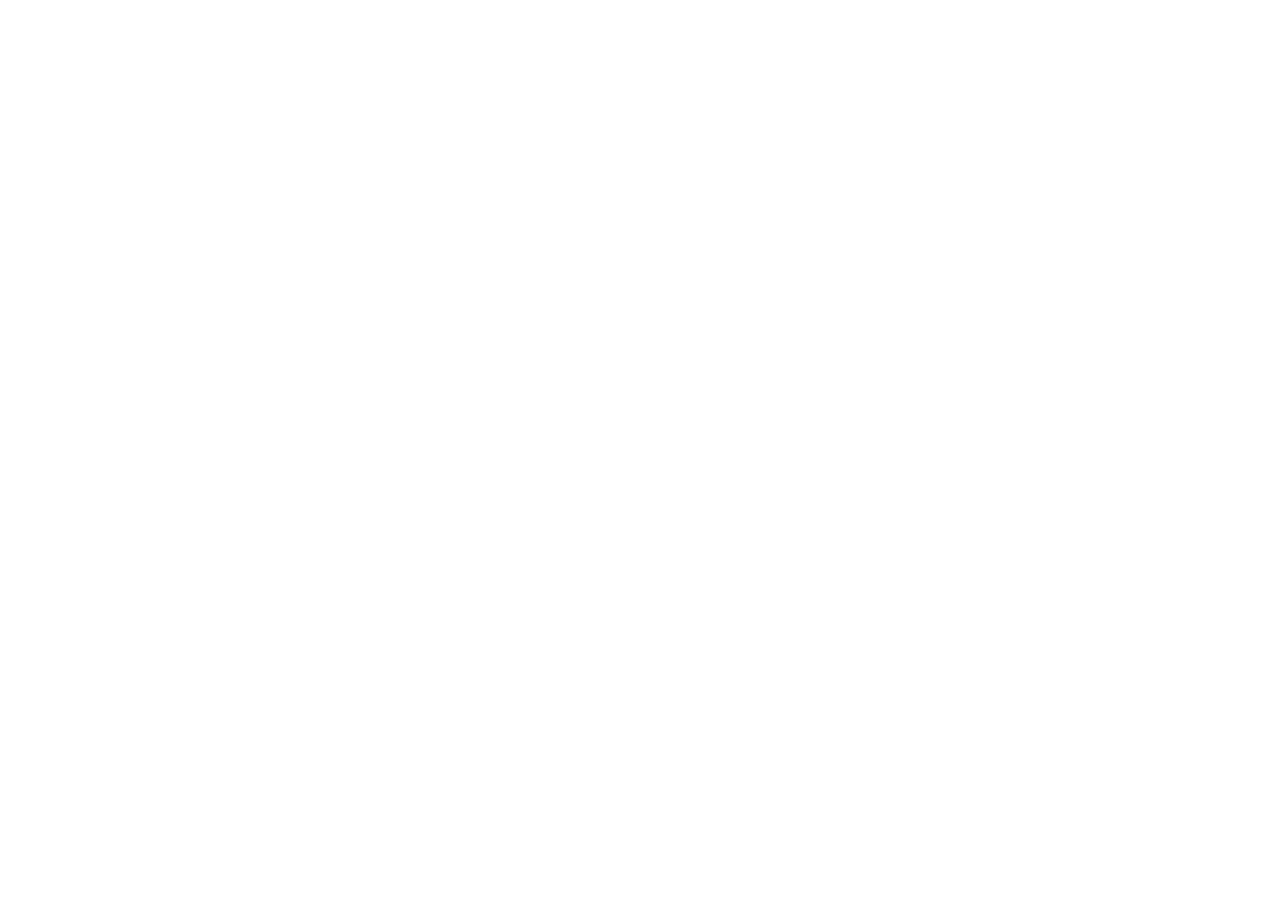
==== banco de alimentos/pages/contato.html @ 3d742b17 "Atualização: Pagina de projetos feita parte do HTML, em breve css." ====
<!DOCTYPE html>
<html lang="pt-br">
<head>
    <meta charset="UTF-8">
    <meta name="viewport" content="width=device-width, initial-scale=1.0">
    <link rel="stylesheet" href="../css/contato.css">
    <title>Contato - Banco de Alimentos</title>

    <!-- Fontes e Estilos-->
    <link rel="preconnect" href="https://fonts.googleapis.com">
    <link rel="preconnect" href="https://fonts.gstatic.com" crossorigin>
    <link href="https://fonts.googleapis.com/css2?family=DM+Sans:wght@400;500;600;700&family=Manrope:wght@600;700;800&display=swap" rel="stylesheet">

</head>
<body>
    
</body>
</html>
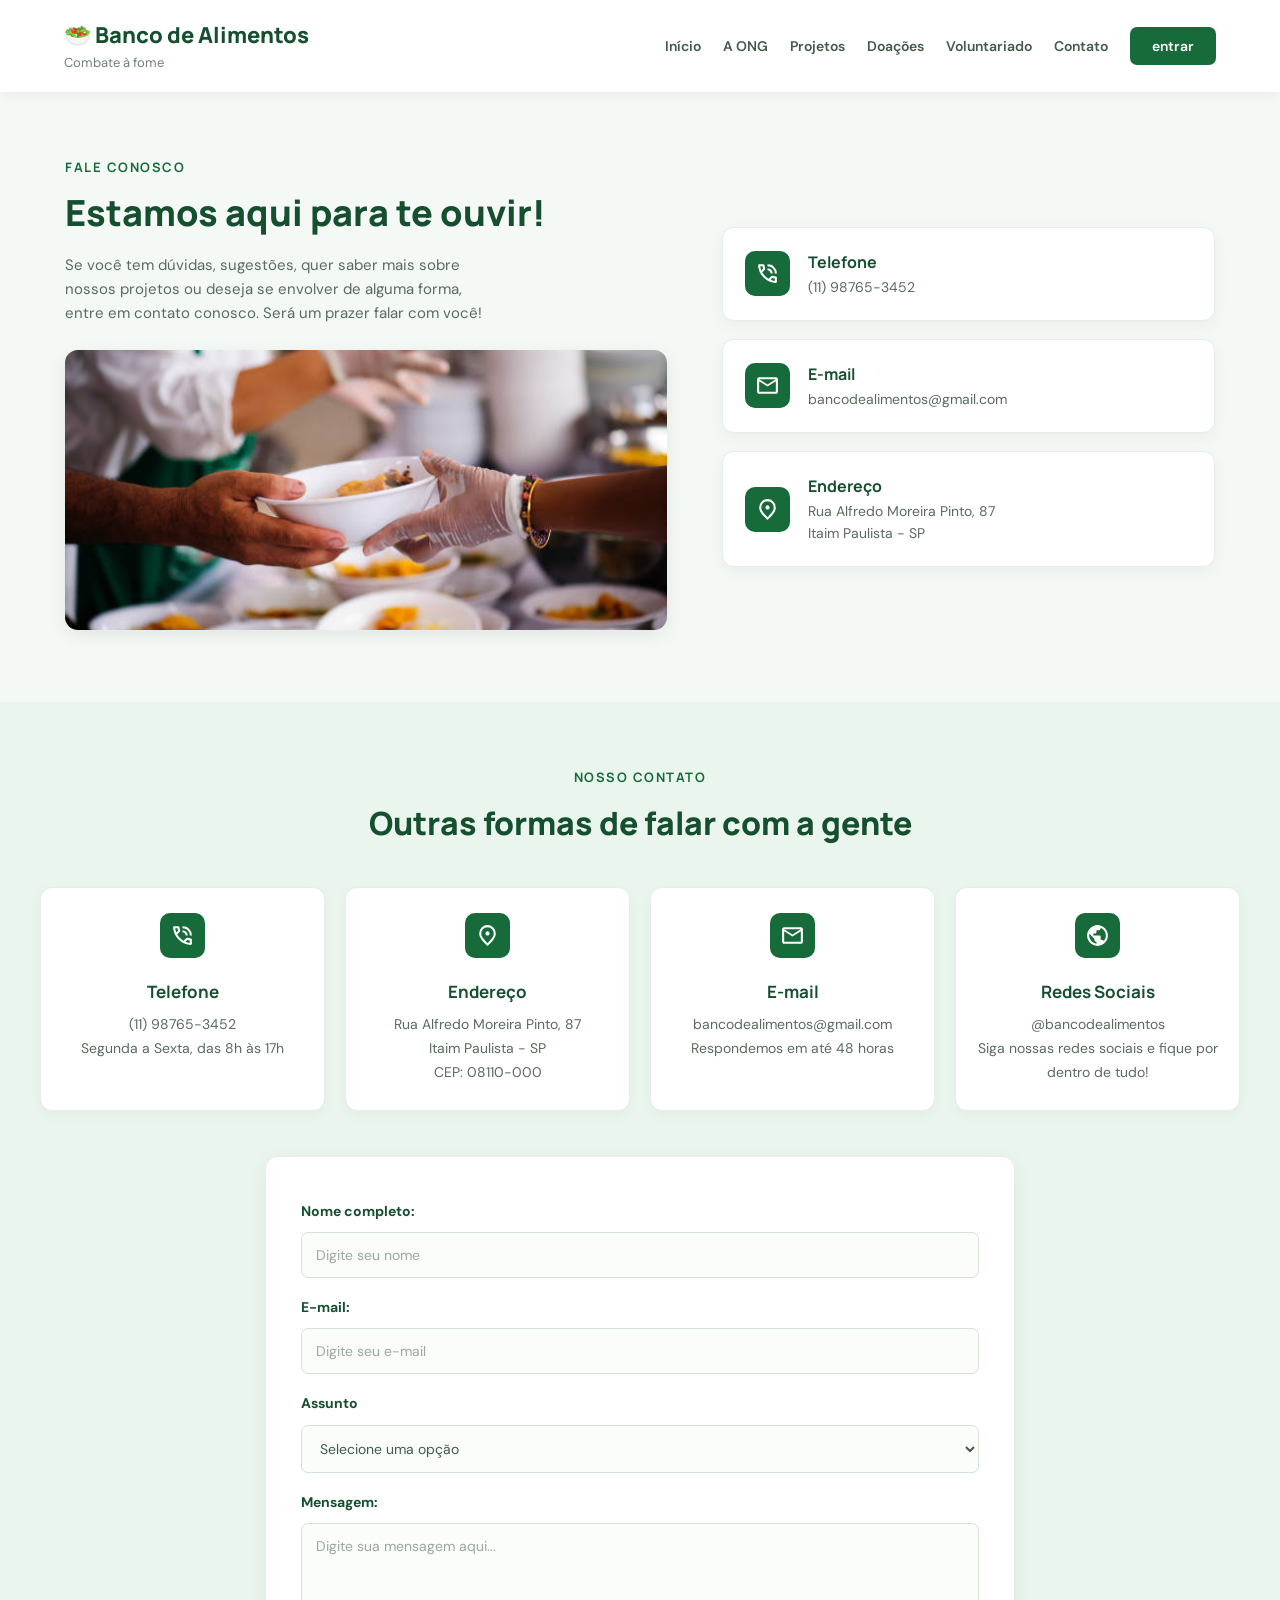
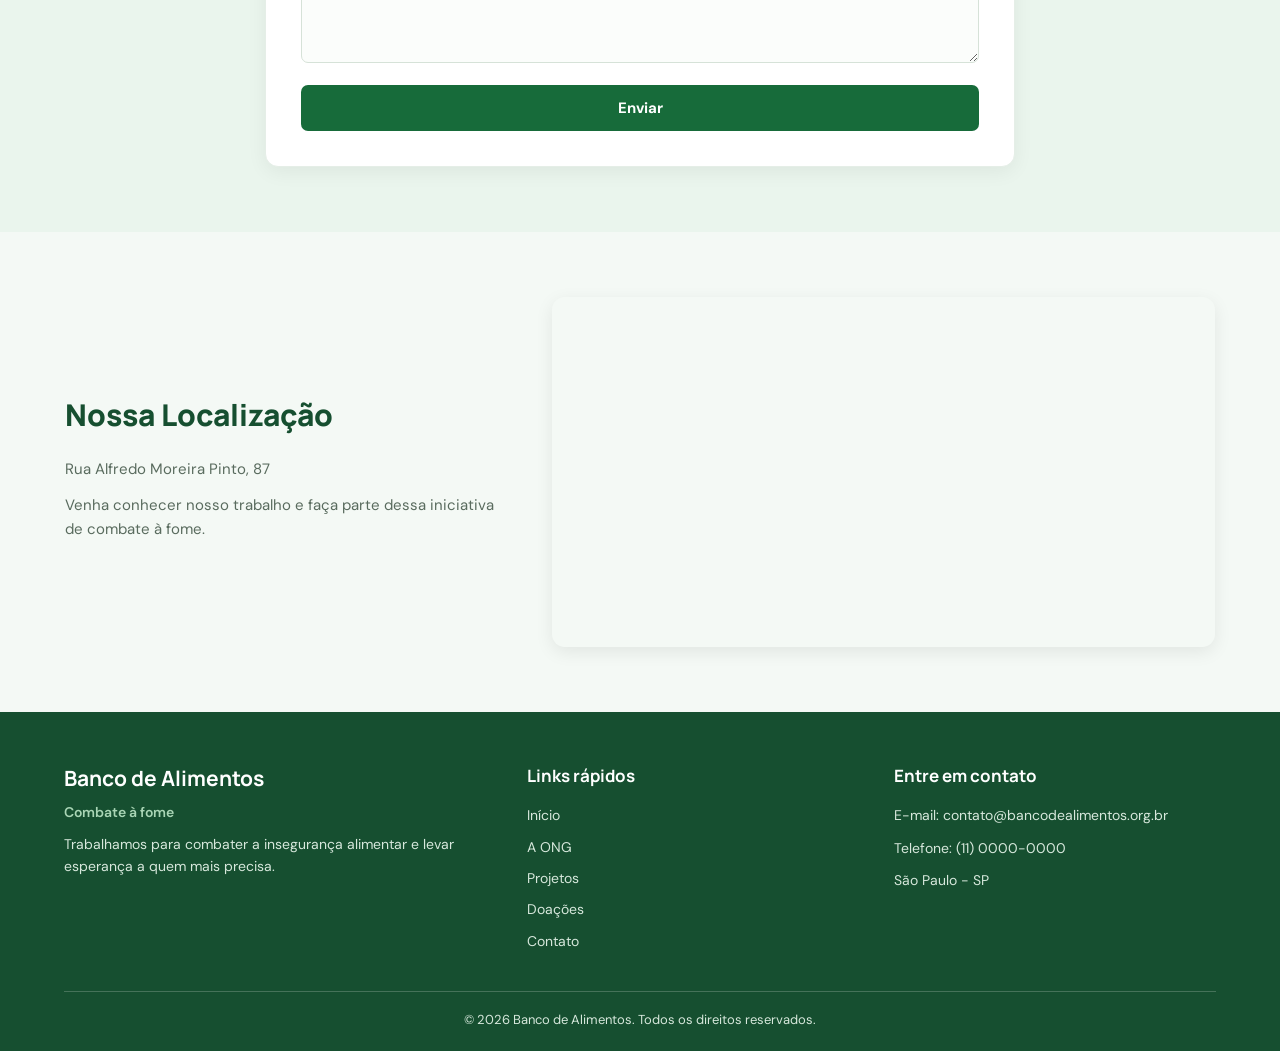
==== commit 3ca2345f: "Atualização - Paginas html e css concluidas, agora finalizar com interessões em Js." ====
--- a/banco de alimentos/pages/contato.html
+++ b/banco de alimentos/pages/contato.html
@@ -13,6 +13,261 @@
 
 </head>
 <body>
-    
+
+    <!-- Cabeçalho Principal-->
+    <header class="site-header">
+
+        <div class="container">
+
+            <div class="logo">
+                <h1 class="titulo">🥗 Banco de Alimentos</h1>
+                <p class="p">Combate à fome</p>
+            </div>
+            
+
+            <nav class="main-nav"> 
+
+                <a href="../../index.html">Início</a>
+                <a href="./banco%20de%20alimentos/pages/ong.html">A ONG</a>
+                <a href="projetos.html">Projetos</a>
+                <a href="./doacoes.html">Doações</a>
+                <a href="./voluntario.html">Voluntariado</a>
+                <a href="./contato.html">Contato</a>
+
+                <button>entrar</button>
+            </nav>
+
+        </div>
+
+    </header>
+
+    <main>
+
+        <!--Seção 1: Fale conosco-->
+        <section class="model-fale">
+
+            <div class="model-fal">
+
+                <h6>FALE CONOSCO</h6>
+
+                <h1>Estamos aqui para te ouvir!</h1>
+
+                <p>Se você tem dúvidas, sugestões, quer saber mais sobre <br>
+                nossos projetos ou deseja se envolver de alguma forma, <br>
+                entre em contato conosco. Será um prazer falar com você!</p>
+
+                <img src="../assets/images/entrega.jpg" alt="Ilustrativa">
+
+            </div>
+
+            <!--Telefonese contato-->
+
+            <div class="model">
+
+            <div class="model-tele">
+
+                <svg xmlns="http://www.w3.org/2000/svg" viewBox="0 0 24 24" height="24px" width="24px" fill="#FFFFFF"><path d="M19,12q0-2.93-2.04-4.96T12,5V3q1.88,0 3.51,0.71t2.85,1.93t1.93,2.85T21,12H19Zm-4,0q0-1.25-0.88-2.13T12,9V7q2.08,0 3.54,1.46T17,12H15Zm4.95,9q-3.13,0-6.18-1.36T8.23,15.78q-2.5-2.5-3.86-5.55T3,4.05Q3,3.6 3.3,3.3T4.05,3H8.1Q8.45,3 8.73,3.24T9.05,3.8L9.7,7.3Q9.75,7.7 9.68,7.97T9.4,8.45L6.98,10.9q0.5,0.93 1.19,1.79t1.51,1.66q0.78,0.78 1.63,1.44T13.1,17l2.35-2.35q0.22-0.23 0.59-0.34t0.71-0.06l3.45,0.7q0.35,0.1 0.57,0.36T21,15.9v4.05q0,0.45-0.3,0.75T19.95,21ZM6.03,9L7.68,7.35L7.25,5H5.03Q5.15,6.02 5.38,7.02T6.03,9Zm8.95,8.95q0.97,0.43 1.99,0.68T19,18.95v-2.2l-2.35-0.48l-1.68,1.68ZM6.03,9Zm8.95,8.95Z"/></svg>
+
+                <h6>Telefone</h6>
+                <p>(11) 98765-3452</p>
+
+            </div>
+
+            <div class="model-tele">
+
+                <svg xmlns="http://www.w3.org/2000/svg" viewBox="0 0 24 24" height="24px" width="24px" fill="#FFFFFF"><path d="M4,20q-0.82,0-1.41-0.59T2,18V6Q2,5.18 2.59,4.59T4,4H20q0.83,0 1.41,0.59Q22,5.18 22,6V18q0,0.82-0.59,1.41T20,20H4Zm8-7L4,8V18H20V8l-8,5Zm0-2l8-5H4l8,5ZM4,8V6V8V18V8Z"/></svg>
+
+                <h6>E-mail</h6>
+                <p>bancodealimentos@gmail.com</p>
+
+            </div>
+
+            <div class="model-tele">
+
+                <svg xmlns="http://www.w3.org/2000/svg" viewBox="0 0 24 24" height="24px" width="24px" fill="#FFFFFF"><path d="M13.41,11.41Q14,10.83 14,10q0-0.83-0.59-1.41T12,8T10.59,8.59T10,10t0.59,1.41T12,12t1.41-0.59ZM12,19.35q3.05-2.8 4.53-5.09Q18,11.98 18,10.2q0-2.73-1.74-4.46Q14.53,4 12,4T7.74,5.74Q6,7.47 6,10.2q0,1.78 1.48,4.06T12,19.35ZM12,22q-4.02-3.43-6.01-6.36T4,10.2Q4,6.45 6.41,4.22T12,2t5.59,2.22T20,10.2q0,2.5-1.99,5.44Q16.03,18.58 12,22Zm0-12Z"/></svg>
+
+                <h6>Endereço</h6>
+                <p>Rua Alfredo Moreira Pinto, 87 <br>
+                Itaim Paulista - SP</p>
+
+            </div>
+
+            </div>
+
+        </section>
+
+        <!--Seção 2: Nosso Contato-->
+        <section class="model-form">
+
+            <div class="model-nosso">
+
+                <h6>NOSSO CONTATO</h6>
+                <h1>Outras formas de falar com a gente</h1>
+
+            </div>
+
+            <div class="model-cards">
+
+                <div class="cards1">
+
+                    <svg xmlns="http://www.w3.org/2000/svg" viewBox="0 0 24 24" height="24px" width="24px" fill="#FFFFFF"><path d="M19,12q0-2.93-2.04-4.96T12,5V3q1.88,0 3.51,0.71t2.85,1.93t1.93,2.85T21,12H19Zm-4,0q0-1.25-0.88-2.13T12,9V7q2.08,0 3.54,1.46T17,12H15Zm4.95,9q-3.13,0-6.18-1.36T8.23,15.78q-2.5-2.5-3.86-5.55T3,4.05Q3,3.6 3.3,3.3T4.05,3H8.1Q8.45,3 8.73,3.24T9.05,3.8L9.7,7.3Q9.75,7.7 9.68,7.97T9.4,8.45L6.98,10.9q0.5,0.93 1.19,1.79t1.51,1.66q0.78,0.78 1.63,1.44T13.1,17l2.35-2.35q0.22-0.23 0.59-0.34t0.71-0.06l3.45,0.7q0.35,0.1 0.57,0.36T21,15.9v4.05q0,0.45-0.3,0.75T19.95,21ZM6.03,9L7.68,7.35L7.25,5H5.03Q5.15,6.02 5.38,7.02T6.03,9Zm8.95,8.95q0.97,0.43 1.99,0.68T19,18.95v-2.2l-2.35-0.48l-1.68,1.68ZM6.03,9Zm8.95,8.95Z"/></svg>
+
+                    <h6>Telefone</h6>
+                    <p>(11) 98765-3452 <br>
+                    Segunda a Sexta, das 8h às 17h</p>
+
+
+                </div>
+
+                <div class="cards2">
+
+                    <svg xmlns="http://www.w3.org/2000/svg" viewBox="0 0 24 24" height="24px" width="24px" fill="#FFFFFF"><path d="M13.41,11.41Q14,10.83 14,10q0-0.83-0.59-1.41T12,8T10.59,8.59T10,10t0.59,1.41T12,12t1.41-0.59ZM12,19.35q3.05-2.8 4.53-5.09Q18,11.98 18,10.2q0-2.73-1.74-4.46Q14.53,4 12,4T7.74,5.74Q6,7.47 6,10.2q0,1.78 1.48,4.06T12,19.35ZM12,22q-4.02-3.43-6.01-6.36T4,10.2Q4,6.45 6.41,4.22T12,2t5.59,2.22T20,10.2q0,2.5-1.99,5.44Q16.03,18.58 12,22Zm0-12Z"/></svg>
+
+
+                    <h6>Endereço</h6>
+                    <p>Rua Alfredo Moreira Pinto, 87<br>
+                    Itaim Paulista - SP <br>
+                    CEP: 08110-000</p>
+                
+                </div>
+
+                <div class="cards3">
+
+                    <svg xmlns="http://www.w3.org/2000/svg" viewBox="0 0 24 24" height="24px" width="24px" fill="#FFFFFF"><path d="M4,20q-0.82,0-1.41-0.59T2,18V6Q2,5.18 2.59,4.59T4,4H20q0.83,0 1.41,0.59Q22,5.18 22,6V18q0,0.82-0.59,1.41T20,20H4Zm8-7L4,8V18H20V8l-8,5Zm0-2l8-5H4l8,5ZM4,8V6V8V18V8Z"/></svg>
+
+
+                    <h6>E-mail</h6>
+                    <p>bancodealimentos@gmail.com<br>
+                    Respondemos em até 48 horas<br></p>
+                
+                </div>
+
+                <div class="cards4">
+
+                    <svg xmlns="http://www.w3.org/2000/svg" viewBox="0 0 24 24" height="24px" width="24px" fill="#FFFFFF"><path d="M8.1,21.21q-1.82-0.79-3.17-2.14Q3.58,17.73 2.79,15.9T2,12Q2,9.92 2.79,8.1Q3.58,6.27 4.93,4.93Q6.28,3.57 8.1,2.79Q9.93,2 12,2t3.9,0.79t3.17,2.14q1.35,1.35 2.14,3.17Q22,9.92 22,12t-0.79,3.9t-2.14,3.17q-1.35,1.35-3.17,2.14T12,22q-2.07,0-3.9-0.79ZM11,19.95V18q-0.82,0-1.41-0.59T9,16V15L4.2,10.2q-0.08,0.45-0.14,0.9T4,12q0,3.03 1.99,5.3T11,19.95Zm6.9-2.55q1.02-1.13 1.56-2.51T20,12q0-2.45-1.36-4.48Q17.28,5.5 15,4.6V5q0,0.82-0.59,1.41T13,7H11V9q0,0.42-0.29,0.71T10,10H8v2h6q0.43,0 0.71,0.29T15,13v3h1q0.65,0 1.18,0.39T17.9,17.4Z"/></svg>
+
+                    <h6>Redes Sociais</h6>
+                    <p>@bancodealimentos <br>
+                    Siga nossas redes sociais e fique por dentro de tudo!</p>
+                
+                </div>
+
+            </div>
+
+
+            <div class="forms-1">
+
+                <form class="form-duvida">
+
+                <label for="nome">Nome completo:</label>
+                <input type="text" id="nome" name="nome" placeholder="Digite seu nome" required>
+                
+                <label for="email">E-mail:</label>
+                <input type="email" id="email" name="email" placeholder="Digite seu e-mail" required>
+
+                
+                <label>Assunto</label>
+                <select name="tipo-duvida" id="tipo-duvida">
+
+                    <option value="">Selecione uma opção</option>
+                    <option value="duvidas">Dúvidas gerais</option>
+                    <option value="doacoes">Doações de alimentos</option>
+                    <option value="vonluntario">Voluntariado</option>
+                    <option value="parcerias">Parcerias</option>
+                    <option value="outros">Outros assuntos</option>
+                    
+                </select>
+            
+
+                <label for="mensagem">Mensagem:</label>
+                <textarea class="mensagem" name="mensagem" id="mensagem" placeholder="Digite sua mensagem aqui..."></textarea>
+
+                <button id="btn-env" type="submit">Enviar</button>
+
+
+                </form>
+
+            </div>
+
+        </section>
+
+
+        <section class="section-localizacao">
+
+    <div class="localizacao-texto">
+
+        <h2>Nossa Localização</h2>
+        <p>Rua Alfredo Moreira Pinto, 87</p>
+        <p>
+            Venha conhecer nosso trabalho e faça parte
+            dessa iniciativa de combate à fome.
+        </p>
+    </div>
+
+    <div class="mapa">
+
+        <iframe src="https://www.google.com/maps/embed?pb=!1m18!1m12!1m3!1d3658.916228799349!2d-46.40289462502336!3d-23.499526659322683!2m3!1f0!2f0!3f0!3m2!1i1024!2i768!4f13.1!3m3!1m2!1s0x94ce6350293eb415%3A0xf82b82b46f09139c!2sR.%20Alfredo%20Moreira%20Pinto%2C%2087%20-%20Vila%20Silva%20Teles%2C%20S%C3%A3o%20Paulo%20-%20SP%2C%2008110-220!5e0!3m2!1spt-BR!2sbr!4v1793467198141!5m2!1spt-BR!2sbr" width="600" height="450" style="border:0;" allowfullscreen="" loading="lazy" referrerpolicy="strict-origin-when-cross-origin"></iframe>
+
+    </div>
+
+    </section>
+
+
+    </main>
+
+
+       <!-- Rodapé do site -->
+    <footer class="rodape">
+
+    <div class="conteudo-rodape">
+
+        <!-- Identidade da ONG -->
+        <div class="info-rodape">
+
+            <h2>Banco de Alimentos</h2>
+            <p>Combate à fome</p>
+            <p>
+                Trabalhamos para combater a insegurança alimentar
+                e levar esperança a quem mais precisa.
+            </p>
+
+        </div>
+
+        <!-- Links rápidos -->
+        <div class="links-rodape">
+
+            <h3>Links rápidos</h3>
+            <a href="#">Início</a>
+            <a href="ong.html">A ONG</a>
+            <a href="projetos.html">Projetos</a>
+            <a href="doacoes.html">Doações</a>
+            <a href="contato.html">Contato</a>
+
+        </div>
+
+        <!-- Contato -->
+        <div class="contato-rodape">
+
+            <h3>Entre em contato</h3>
+            <p>E-mail: contato@bancodealimentos.org.br</p>
+            <p>Telefone: (11) 0000-0000</p>
+            <p>São Paulo - SP</p>
+
+        </div>
+
+    </div>
+
+    <!-- Direitos autorais -->
+    <div class="direitos-rodape">
+
+        <p>
+            &copy; 2026 Banco de Alimentos.
+            Todos os direitos reservados.
+        </p>
+    </div>
+
+</footer>
+
+
 </body>
 </html>
--- a/banco de alimentos/css/contato.css
+++ b/banco de alimentos/css/contato.css
@@ -0,0 +1,565 @@
+
+/* ========================================
+   CONFIGURAÇÕES GERAIS
+======================================== */
+
+* {
+    margin: 0;
+    padding: 0;
+    box-sizing: border-box;
+}
+
+body {
+    font-family: 'DM Sans', sans-serif;
+    background-color: #f4f9f5;
+    color: #596b5e;
+    line-height: 1.6;
+}
+
+h1, h2, h3, h6 {
+    font-family: 'Manrope', sans-serif;
+}
+
+a {
+    text-decoration: none;
+}
+
+/* ========================================
+   CABEÇALHO
+======================================== */
+
+.site-header {
+    background-color: #ffffff;
+    padding: 18px 5%;
+    box-shadow: 0 2px 12px rgba(0, 0, 0, 0.06);
+}
+
+.container {
+    max-width: 1200px;
+    margin: auto;
+    display: flex;
+    align-items: center;
+    justify-content: space-between;
+    gap: 25px;
+}
+
+.logo .titulo {
+    font-size: 22px;
+    font-weight: 800;
+    color: #164f30;
+}
+
+.logo .p {
+    font-size: 13px;
+    color: #718174;
+}
+
+.main-nav {
+    display: flex;
+    align-items: center;
+    gap: 22px;
+}
+
+.main-nav a {
+    color: #43594a;
+    font-size: 14px;
+    font-weight: 600;
+    transition: 0.3s;
+}
+
+.main-nav a:hover {
+    color: #176b3a;
+}
+
+.main-nav button {
+    background-color: #176b3a;
+    color: #ffffff;
+    border: none;
+    padding: 10px 22px;
+    border-radius: 7px;
+    font-family: 'DM Sans', sans-serif;
+    font-size: 14px;
+    font-weight: 600;
+    cursor: pointer;
+    transition: 0.3s;
+}
+
+.main-nav button:hover {
+    background-color: #10552d;
+    transform: translateY(-2px);
+}
+
+/* ========================================
+   SEÇÃO 1 - FALE CONOSCO
+======================================== */
+
+.model-fale {
+    max-width: 1200px;
+    margin: 65px auto;
+    padding: 0 25px;
+    display: grid;
+    grid-template-columns: 1.1fr 0.9fr;
+    gap: 55px;
+    align-items: center;
+}
+
+.model-fal h6 {
+    color: #176b3a;
+    font-size: 13px;
+    font-weight: 700;
+    letter-spacing: 1.5px;
+    margin-bottom: 12px;
+}
+
+.model-fal h1 {
+    color: #164f30;
+    font-size: 36px;
+    font-weight: 800;
+    line-height: 1.25;
+    margin-bottom: 18px;
+}
+
+.model-fal p {
+    color: #596b5e;
+    font-size: 15px;
+    margin-bottom: 25px;
+}
+
+.model-fal img {
+    width: 100%;
+    height: 280px;
+    object-fit: cover;
+    border-radius: 13px;
+    box-shadow: 0 5px 18px rgba(0, 0, 0, 0.08);
+}
+
+/* Cartões de telefone, e-mail e endereço */
+
+.model {
+    display: flex;
+    flex-direction: column;
+    gap: 18px;
+}
+
+.model-tele {
+    background-color: #ffffff;
+    padding: 22px;
+    border-radius: 12px;
+    box-shadow: 0 4px 15px rgba(0, 0, 0, 0.05);
+    border: 1px solid #e7eee8;
+    display: grid;
+    grid-template-columns: 48px 1fr;
+    align-items: center;
+    column-gap: 15px;
+    transition: 0.3s;
+}
+
+.model-tele:hover {
+    transform: translateY(-4px);
+    box-shadow: 0 7px 20px rgba(0, 0, 0, 0.08);
+}
+
+.model-tele svg {
+    grid-row: span 2;
+    width: 45px;
+    height: 45px;
+    padding: 10px;
+    background-color: #176b3a;
+    border-radius: 10px;
+}
+
+.model-tele h6 {
+    color: #164f30;
+    font-size: 16px;
+    font-weight: 700;
+}
+
+.model-tele p {
+    color: #596b5e;
+    font-size: 14px;
+    overflow-wrap: anywhere;
+}
+
+/* ========================================
+   SEÇÃO 2 - OUTRAS FORMAS DE CONTATO
+======================================== */
+
+.model-form {
+    background-color: #eaf5ed;
+    padding: 65px 25px;
+}
+
+.model-nosso {
+    text-align: center;
+    margin-bottom: 38px;
+}
+
+.model-nosso h6 {
+    color: #176b3a;
+    font-size: 13px;
+    letter-spacing: 1.5px;
+    margin-bottom: 10px;
+}
+
+.model-nosso h1 {
+    color: #164f30;
+    font-size: 32px;
+    font-weight: 800;
+}
+
+.model-cards {
+    max-width: 1200px;
+    margin: auto;
+    display: grid;
+    grid-template-columns: repeat(4, 1fr);
+    gap: 20px;
+}
+
+.cards1,
+.cards2,
+.cards3,
+.cards4 {
+    background-color: #ffffff;
+    padding: 25px 20px;
+    border-radius: 12px;
+    border: 1px solid #e5eee7;
+    box-shadow: 0 4px 14px rgba(0, 0, 0, 0.04);
+    text-align: center;
+    transition: 0.3s;
+}
+
+.cards1:hover,
+.cards2:hover,
+.cards3:hover,
+.cards4:hover {
+    transform: translateY(-5px);
+    box-shadow: 0 8px 20px rgba(0, 0, 0, 0.08);
+}
+
+.model-cards svg {
+    width: 45px;
+    height: 45px;
+    padding: 10px;
+    background-color: #176b3a;
+    border-radius: 10px;
+    margin-bottom: 12px;
+}
+
+.model-cards h6 {
+    color: #164f30;
+    font-size: 17px;
+    font-weight: 700;
+    margin-bottom: 8px;
+}
+
+.model-cards p {
+    color: #596b5e;
+    font-size: 14px;
+    line-height: 1.7;
+    overflow-wrap: anywhere;
+}
+
+/* ========================================
+   FORMULÁRIO DE CONTATO
+======================================== */
+
+.forms-1 {
+    max-width: 750px;
+    margin: 45px auto 0;
+    background-color: #ffffff;
+    padding: 35px;
+    border-radius: 13px;
+    border: 1px solid #e5eee7;
+    box-shadow: 0 5px 20px rgba(0, 0, 0, 0.06);
+}
+
+.form-duvida {
+    display: flex;
+    flex-direction: column;
+    gap: 10px;
+}
+
+.form-duvida label {
+    color: #164f30;
+    font-size: 14px;
+    font-weight: 700;
+    margin-top: 8px;
+}
+
+.form-duvida input,
+.form-duvida select,
+.form-duvida textarea {
+    width: 100%;
+    padding: 13px 14px;
+    border: 1px solid #d6e2d8;
+    border-radius: 7px;
+    background-color: #fbfdfb;
+    color: #43594a;
+    font-family: 'DM Sans', sans-serif;
+    font-size: 14px;
+    outline: none;
+    transition: 0.3s;
+}
+
+.form-duvida input:focus,
+.form-duvida select:focus,
+.form-duvida textarea:focus {
+    border-color: #176b3a;
+    box-shadow: 0 0 0 3px rgba(23, 107, 58, 0.10);
+}
+
+.form-duvida input::placeholder,
+.form-duvida textarea::placeholder {
+    color: #9aa89d;
+}
+
+.form-duvida textarea {
+    min-height: 140px;
+    resize: vertical;
+}
+
+#btn-env {
+    background-color: #176b3a;
+    color: #ffffff;
+    border: none;
+    padding: 13px 25px;
+    border-radius: 7px;
+    font-family: 'DM Sans', sans-serif;
+    font-size: 15px;
+    font-weight: 700;
+    cursor: pointer;
+    margin-top: 12px;
+    transition: 0.3s;
+}
+
+#btn-env:hover {
+    background-color: #10552d;
+    transform: translateY(-2px);
+}
+
+/* ========================================
+   SEÇÃO 3 - LOCALIZAÇÃO
+======================================== */
+
+.section-localizacao {
+    max-width: 1200px;
+    margin: 65px auto;
+    padding: 0 25px;
+    display: grid;
+    grid-template-columns: 0.8fr 1.2fr;
+    align-items: center;
+    gap: 45px;
+}
+
+.localizacao-texto h2 {
+    color: #164f30;
+    font-size: 30px;
+    font-weight: 800;
+    margin-bottom: 18px;
+}
+
+.localizacao-texto p {
+    color: #596b5e;
+    font-size: 15px;
+    margin-bottom: 12px;
+}
+
+.mapa {
+    width: 100%;
+    overflow: hidden;
+    border-radius: 13px;
+    box-shadow: 0 5px 18px rgba(0, 0, 0, 0.08);
+}
+
+.mapa iframe {
+    display: block;
+    width: 100%;
+    height: 350px;
+    border: 0;
+}
+
+/* ========================================
+   RODAPÉ
+======================================== */
+
+.rodape {
+    background-color: #164f30;
+    color: #ffffff;
+    padding: 50px 5% 20px;
+}
+
+.conteudo-rodape {
+    max-width: 1200px;
+    margin: auto;
+    display: grid;
+    grid-template-columns: 1.3fr 1fr 1fr;
+    gap: 45px;
+}
+
+.info-rodape h2 {
+    font-family: 'Manrope', sans-serif;
+    font-size: 21px;
+    margin-bottom: 5px;
+}
+
+.info-rodape p,
+.contato-rodape p {
+    color: #d7e8dc;
+    font-size: 14px;
+    margin-bottom: 10px;
+}
+
+.info-rodape p:first-of-type {
+    color: #a9d5b5;
+    font-weight: 600;
+}
+
+.links-rodape h3,
+.contato-rodape h3 {
+    font-size: 17px;
+    margin-bottom: 15px;
+}
+
+.links-rodape {
+    display: flex;
+    flex-direction: column;
+    align-items: flex-start;
+}
+
+.links-rodape a {
+    color: #d7e8dc;
+    font-size: 14px;
+    margin-bottom: 9px;
+    transition: 0.3s;
+}
+
+.links-rodape a:hover {
+    color: #ffffff;
+    padding-left: 4px;
+}
+
+.direitos-rodape {
+    max-width: 1200px;
+    margin: 30px auto 0;
+    padding-top: 18px;
+    border-top: 1px solid rgba(255, 255, 255, 0.2);
+    text-align: center;
+}
+
+.direitos-rodape p {
+    color: #d7e8dc;
+    font-size: 13px;
+}
+
+/* ========================================
+   RESPONSIVIDADE
+======================================== */
+
+@media (max-width: 950px) {
+
+    .container {
+        flex-direction: column;
+    }
+
+    .main-nav {
+        justify-content: center;
+        flex-wrap: wrap;
+        gap: 15px;
+    }
+
+    .model-cards {
+        grid-template-columns: repeat(2, 1fr);
+    }
+
+    .conteudo-rodape {
+        grid-template-columns: repeat(2, 1fr);
+    }
+}
+
+@media (max-width: 700px) {
+
+    .model-fale {
+        grid-template-columns: 1fr;
+        margin: 40px auto;
+        gap: 30px;
+    }
+
+    .model-fal h1 {
+        font-size: 30px;
+    }
+
+    .model-fal p br {
+        display: none;
+    }
+
+    .model-cards {
+        grid-template-columns: 1fr;
+    }
+
+    .model-nosso h1 {
+        font-size: 27px;
+    }
+
+    .forms-1 {
+        padding: 23px 18px;
+    }
+
+    .section-localizacao {
+        grid-template-columns: 1fr;
+        gap: 25px;
+        margin: 45px auto;
+    }
+
+    .localizacao-texto h2 {
+        font-size: 26px;
+    }
+
+    .mapa iframe {
+        height: 300px;
+    }
+
+    .conteudo-rodape {
+        grid-template-columns: 1fr;
+        gap: 25px;
+    }
+}
+
+@media (max-width: 480px) {
+
+    .site-header {
+        padding: 18px 15px;
+    }
+
+    .logo .titulo {
+        font-size: 19px;
+    }
+
+    .main-nav {
+        gap: 12px;
+    }
+
+    .main-nav a {
+        font-size: 13px;
+    }
+
+    .model-fale,
+    .section-localizacao {
+        padding: 0 18px;
+    }
+
+    .model-fal h1 {
+        font-size: 27px;
+    }
+
+    .model-tele {
+        padding: 18px;
+    }
+
+    .model-form {
+        padding: 45px 18px;
+    }
+
+    .forms-1 {
+        padding: 20px 15px;
+    }
+}
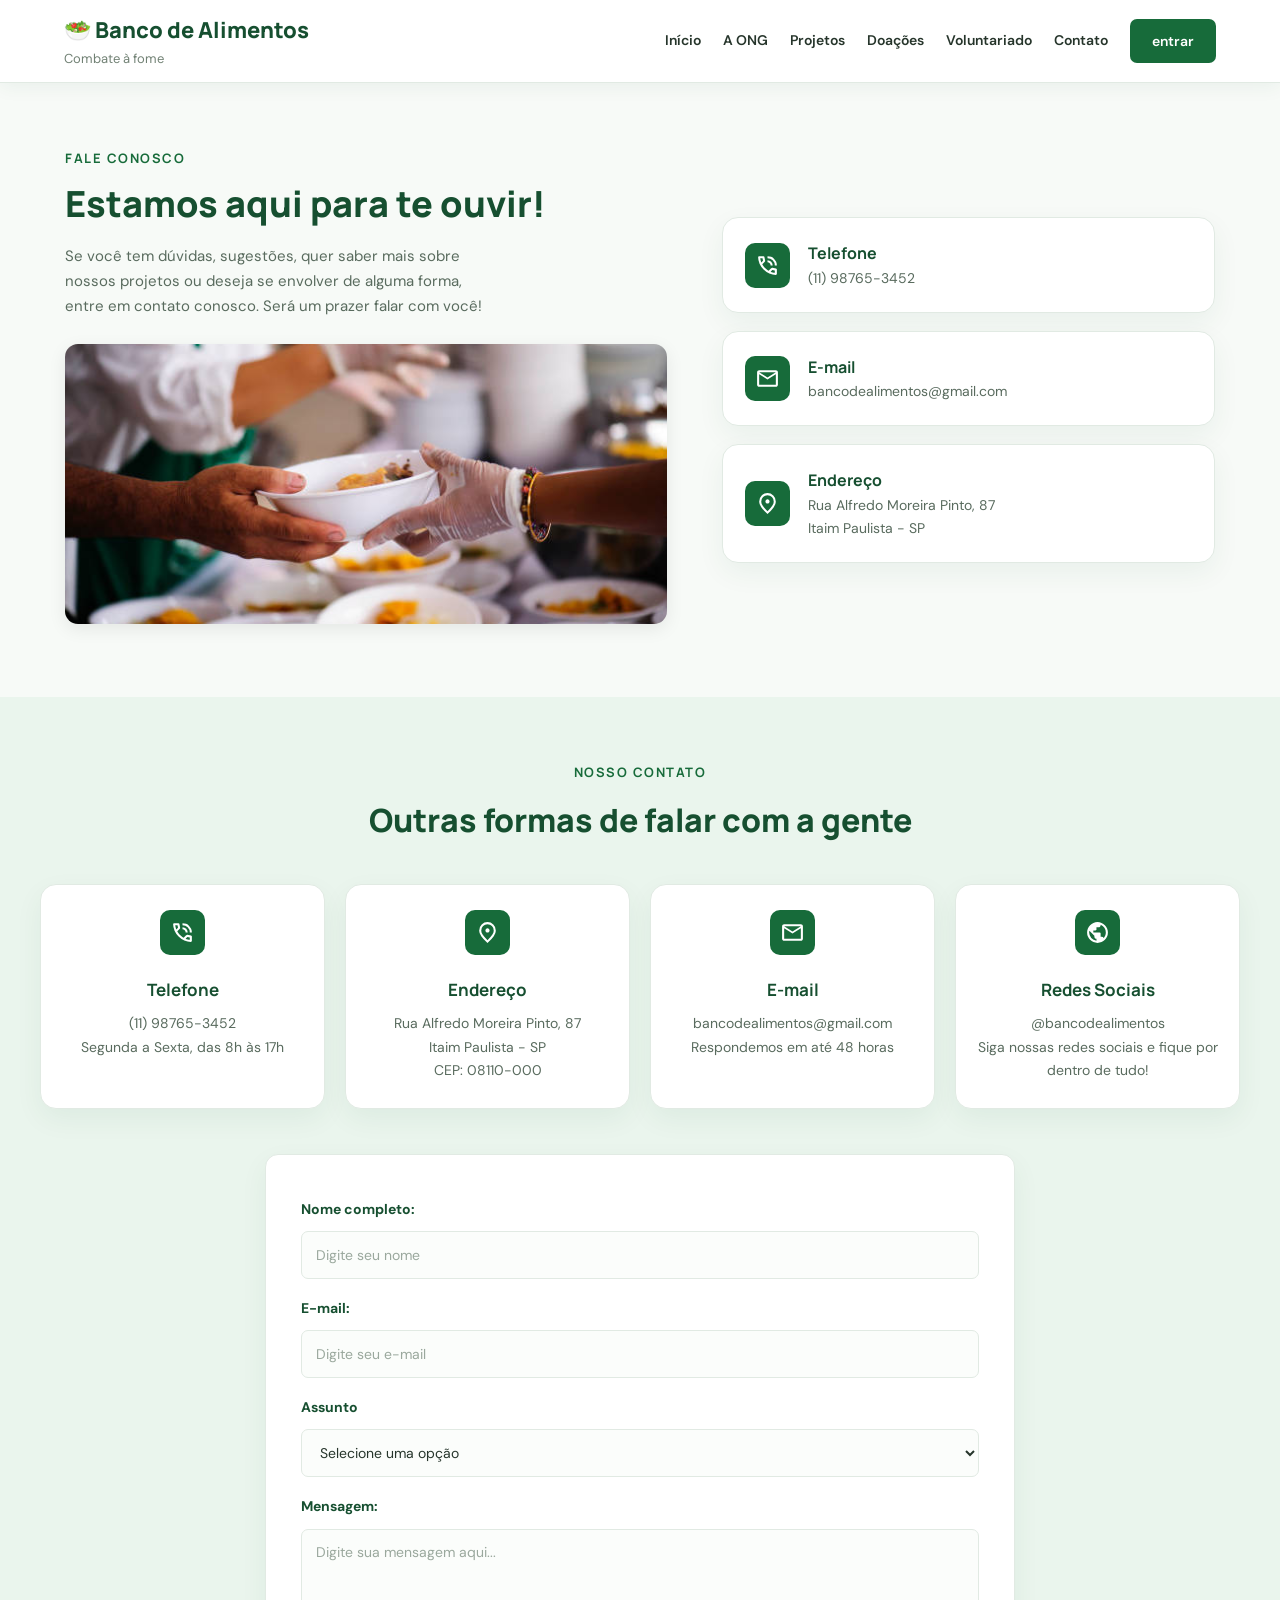
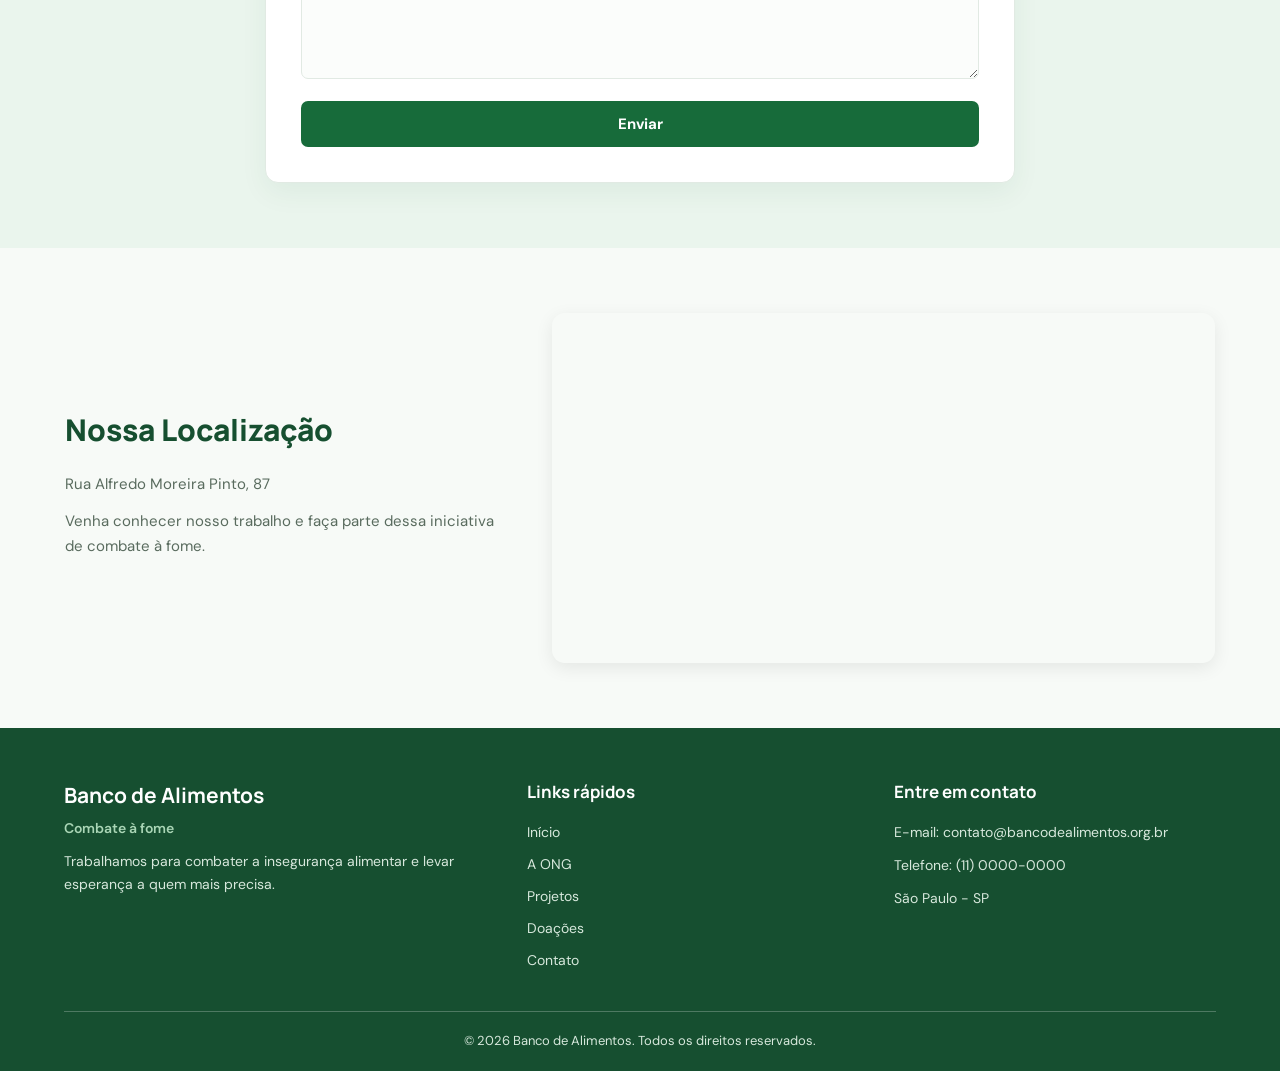
==== commit 0192417f: "Atualização do design e corrigindo links  de navegação" ====
--- a/banco de alimentos/pages/contato.html
+++ b/banco de alimentos/pages/contato.html
@@ -28,8 +28,8 @@
             <nav class="main-nav"> 
 
                 <a href="../../index.html">Início</a>
-                <a href="./banco%20de%20alimentos/pages/ong.html">A ONG</a>
-                <a href="projetos.html">Projetos</a>
+                <a href="./ong.html">A ONG</a>
+                <a href="./projetos.html">Projetos</a>
                 <a href="./doacoes.html">Doações</a>
                 <a href="./voluntario.html">Voluntariado</a>
                 <a href="./contato.html">Contato</a>
@@ -157,17 +157,17 @@
 
             <div class="forms-1">
 
-                <form class="form-duvida">
+                <form class="form-duvida" id="form-duvida" method="POST">
 
                 <label for="nome">Nome completo:</label>
-                <input type="text" id="nome" name="nome" placeholder="Digite seu nome" required>
+                <input type="text" id="nome" name="nome" placeholder="Digite seu nome" novalidate>
                 
                 <label for="email">E-mail:</label>
-                <input type="email" id="email" name="email" placeholder="Digite seu e-mail" required>
+                <input type="email" id="email" name="email" placeholder="Digite seu e-mail" novalidate>
 
                 
                 <label>Assunto</label>
-                <select name="tipo-duvida" id="tipo-duvida">
+                <select name="tipo-duvida" id="tipo-duvida" novalidate>
 
                     <option value="">Selecione uma opção</option>
                     <option value="duvidas">Dúvidas gerais</option>
@@ -180,12 +180,13 @@
             
 
                 <label for="mensagem">Mensagem:</label>
-                <textarea class="mensagem" name="mensagem" id="mensagem" placeholder="Digite sua mensagem aqui..."></textarea>
+                <textarea class="mensagem" name="mensagem" id="mensagens" placeholder="Digite sua mensagem aqui..."></textarea>
 
                 <button id="btn-env" type="submit">Enviar</button>
 
-
                 </form>
+
+                <p id="mensagem" role="status" class="btn-class"></p>
 
             </div>
 
@@ -237,11 +238,11 @@
         <div class="links-rodape">
 
             <h3>Links rápidos</h3>
-            <a href="#">Início</a>
-            <a href="ong.html">A ONG</a>
-            <a href="projetos.html">Projetos</a>
-            <a href="doacoes.html">Doações</a>
-            <a href="contato.html">Contato</a>
+            <a href="../../index.html">Início</a>
+            <a href="./ong.html">A ONG</a>
+            <a href="./projetos.html">Projetos</a>
+            <a href="./doacoes.html">Doações</a>
+            <a href="./contato.html">Contato</a>
 
         </div>
 
@@ -269,5 +270,6 @@
 </footer>
 
 
+    <script src="../js/contato.js"></script>
 </body>
 </html>
--- a/banco de alimentos/css/contato.css
+++ b/banco de alimentos/css/contato.css
@@ -14,6 +14,18 @@
     background-color: #f4f9f5;
     color: #596b5e;
     line-height: 1.6;
+}
+
+:root {
+    --verde-principal: #176b3a;
+    --verde-escuro: #164f30;
+    --verde-claro: #eaf5ed;
+    --verde-suave: #f7faf7;
+    --texto: #26352b;
+    --texto-secundario: #647268;
+    --branco: #ffffff;
+    --borda: #e1eae3;
+    --dourado: #d6a84b;
 }
 
 h1, h2, h3, h6 {
@@ -563,3 +575,180 @@
         padding: 20px 15px;
     }
 }
+
+
+
+#mensagem {
+    display: none;
+    background-color: #eaf5ed;
+    color: #176b3a;
+    border: 1px solid #b8dcc2;
+    padding: 14px 18px;
+    border-radius: 8px;
+    font-size: 14px;
+    font-weight: 600;
+    text-align: center;
+    margin-top: 15px;
+}
+
+/* IDENTIDADE VISUAL E ACESSIBILIDADE */
+
+html {
+    scroll-behavior: smooth;
+}
+
+body {
+    background-color: var(--verde-suave);
+    color: var(--texto);
+    line-height: 1.65;
+}
+
+img {
+    max-width: 100%;
+}
+
+.site-header {
+    padding: 0;
+    border-bottom: 1px solid var(--borda);
+    box-shadow: 0 4px 18px rgba(22, 79, 48, 0.06);
+}
+
+.site-header .container {
+    width: 90%;
+    max-width: 1200px;
+    min-height: 82px;
+    margin: 0 auto;
+}
+
+.main-nav a {
+    display: inline-flex;
+    min-height: 44px;
+    align-items: center;
+    color: var(--texto);
+}
+
+.main-nav a:hover {
+    color: var(--verde-principal);
+}
+
+.main-nav button,
+#btn-env {
+    min-height: 44px;
+    background-color: var(--verde-principal);
+}
+
+.model-tele,
+.cards1,
+.cards2,
+.cards3,
+.cards4,
+.forms-1 {
+    border-color: var(--borda);
+    box-shadow: 0 10px 28px rgba(22, 79, 48, 0.06);
+}
+
+.model-tele,
+.cards1,
+.cards2,
+.cards3,
+.cards4 {
+    border-radius: 16px;
+}
+
+.model-form {
+    background-color: var(--verde-claro);
+}
+
+.form-duvida input,
+.form-duvida select,
+.form-duvida textarea {
+    min-height: 48px;
+    border-color: var(--borda);
+    color: var(--texto);
+}
+
+.form-duvida textarea {
+    min-height: 150px;
+}
+
+.form-duvida input:focus,
+.form-duvida select:focus,
+.form-duvida textarea:focus {
+    border-color: var(--verde-principal);
+    box-shadow: 0 0 0 3px rgba(23, 107, 58, 0.16);
+}
+
+#mensagem {
+    color: var(--verde-escuro);
+    background-color: var(--verde-claro);
+    border-color: #b8dcc2;
+}
+
+.rodape {
+    background-color: var(--verde-escuro);
+}
+
+.direitos-rodape {
+    border-color: rgba(255, 255, 255, 0.24);
+}
+
+a:focus-visible,
+button:focus-visible,
+input:focus-visible,
+select:focus-visible,
+textarea:focus-visible,
+iframe:focus-visible {
+    outline: 3px solid var(--dourado);
+    outline-offset: 3px;
+}
+
+@media (max-width: 700px) {
+    .site-header .container {
+        align-items: flex-start;
+        padding: 16px 0;
+    }
+
+    .main-nav {
+        width: 100%;
+        justify-content: flex-start;
+    }
+
+    .model-fale,
+    .section-localizacao {
+        width: 100%;
+    }
+
+    .forms-1 {
+        width: 100%;
+    }
+}
+
+@media (max-width: 480px) {
+    .main-nav a {
+        font-size: 13px;
+    }
+
+    .model-form {
+        padding-right: 14px;
+        padding-left: 14px;
+    }
+
+    .forms-1 {
+        padding: 20px 16px;
+    }
+}
+
+@media (prefers-reduced-motion: reduce) {
+    html {
+        scroll-behavior: auto;
+    }
+
+    *,
+    *::before,
+    *::after {
+        scroll-behavior: auto !important;
+        transition-duration: 0.01ms !important;
+        animation-duration: 0.01ms !important;
+        animation-iteration-count: 1 !important;
+    }
+}
